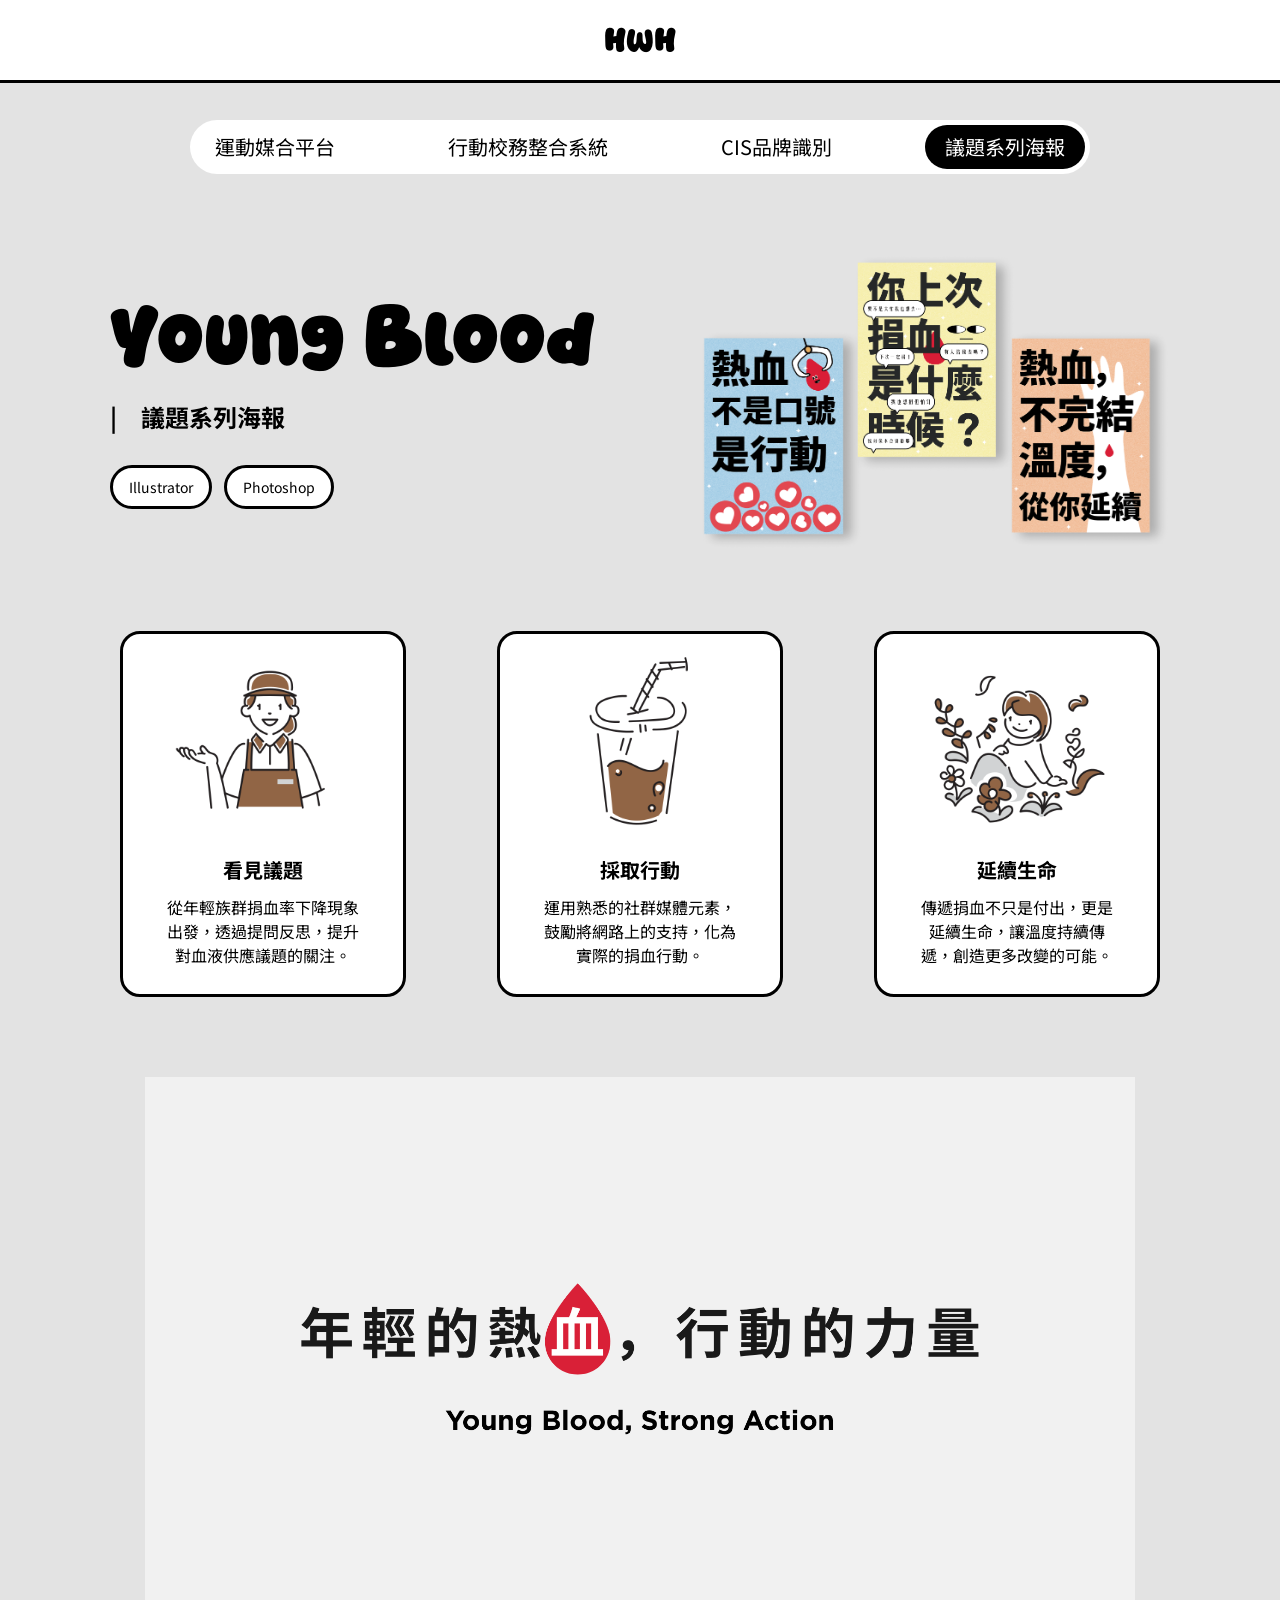
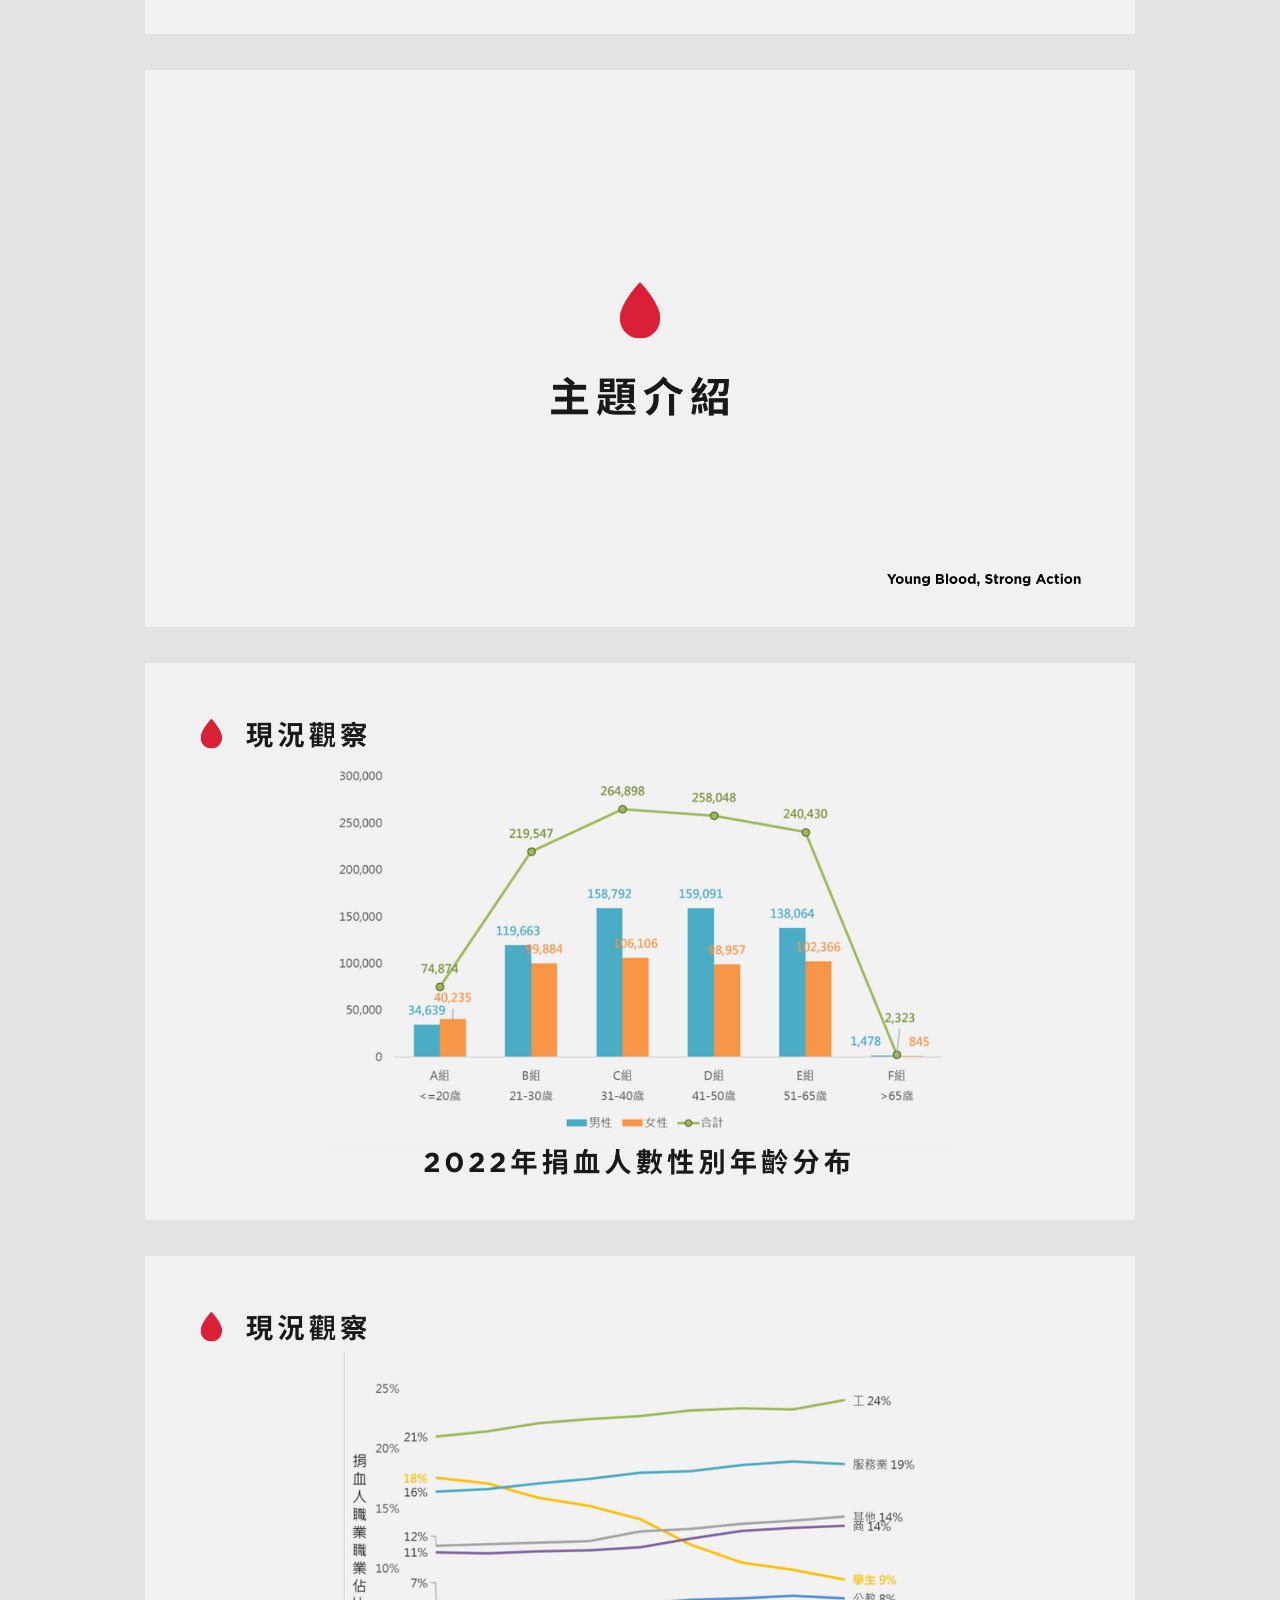
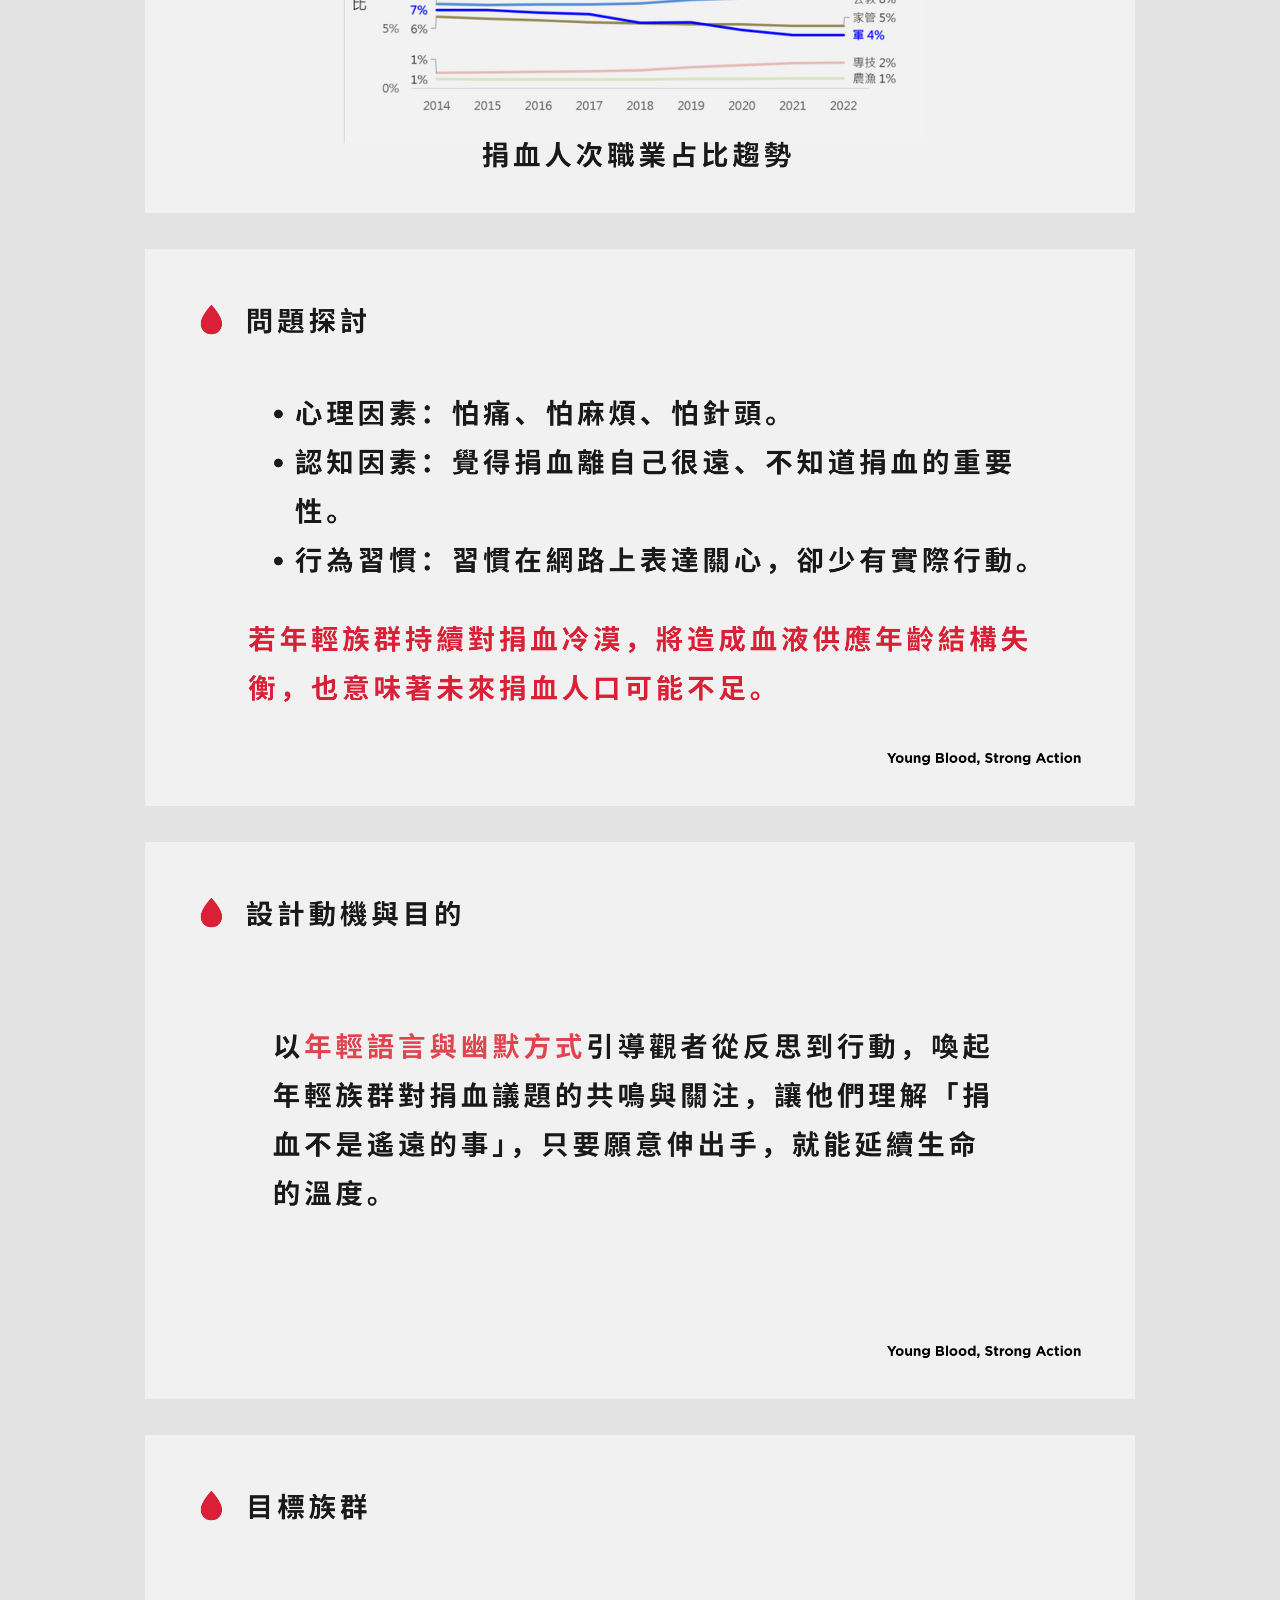
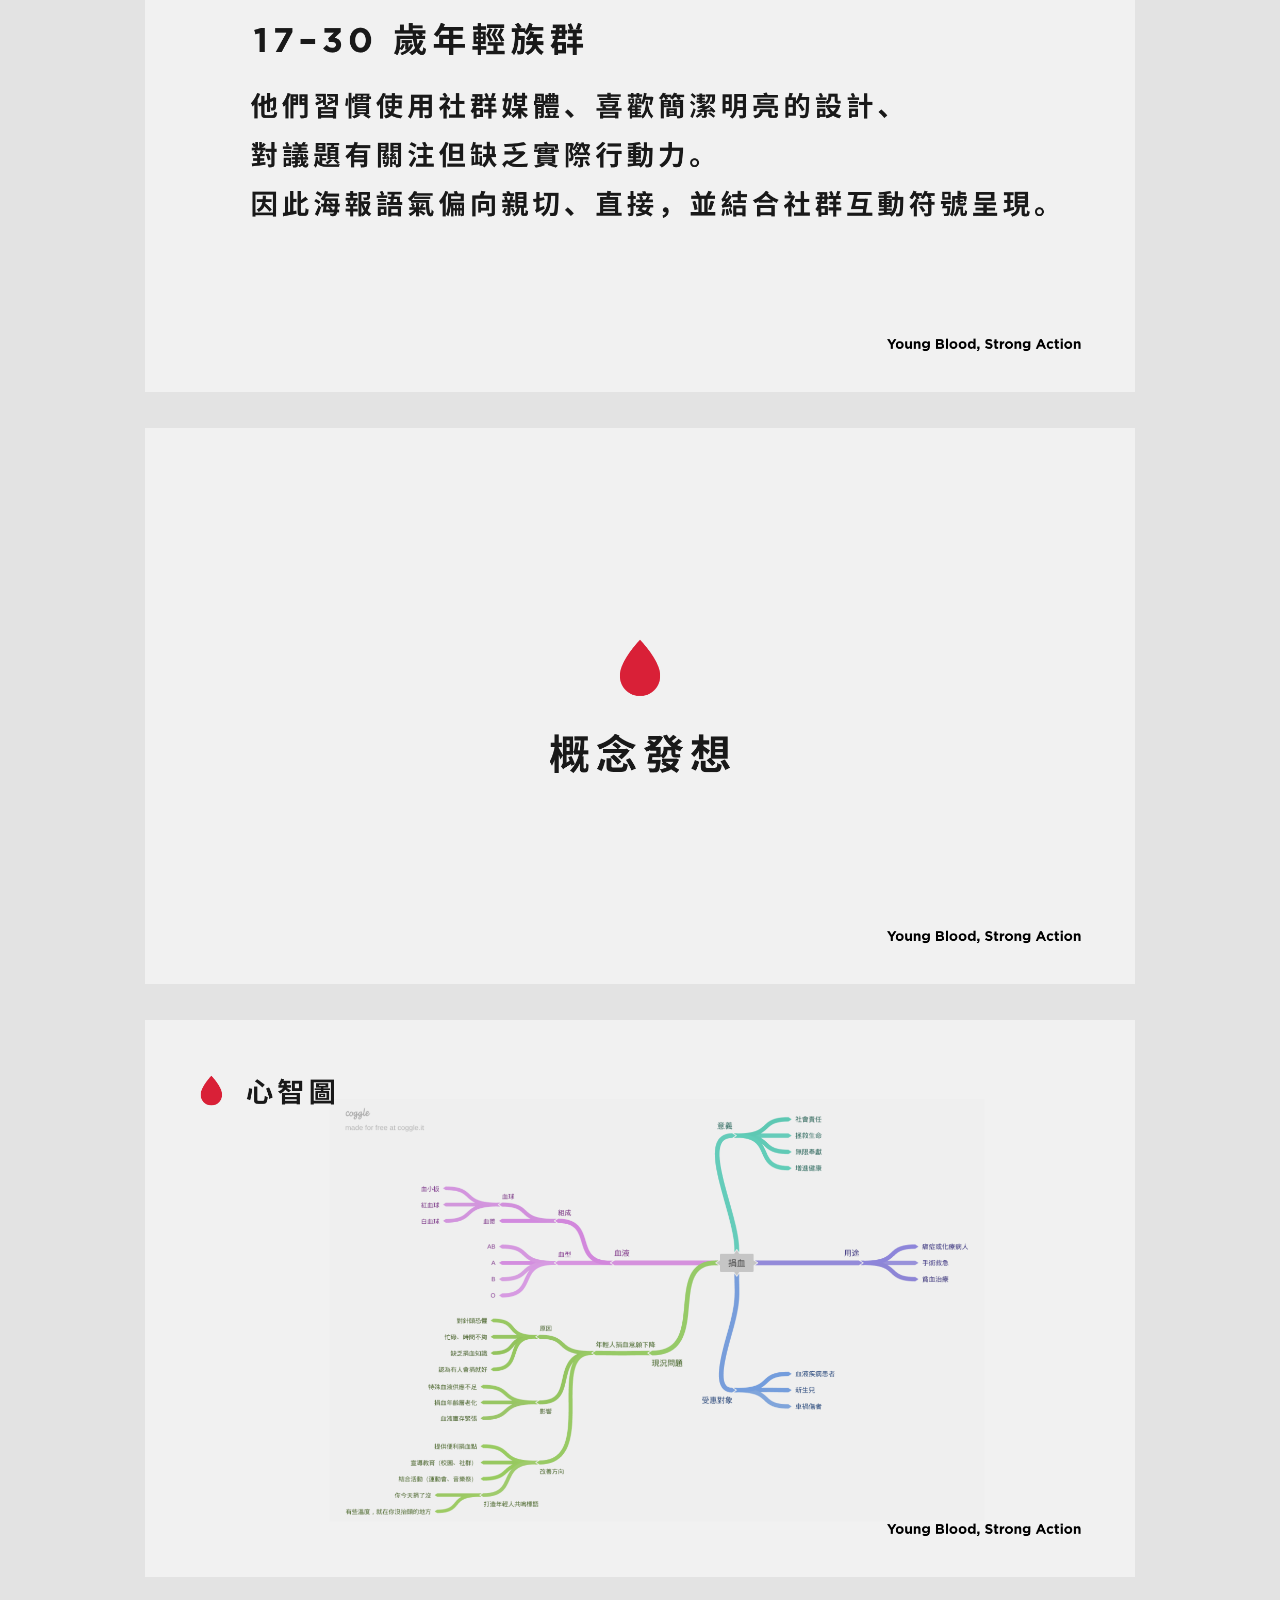
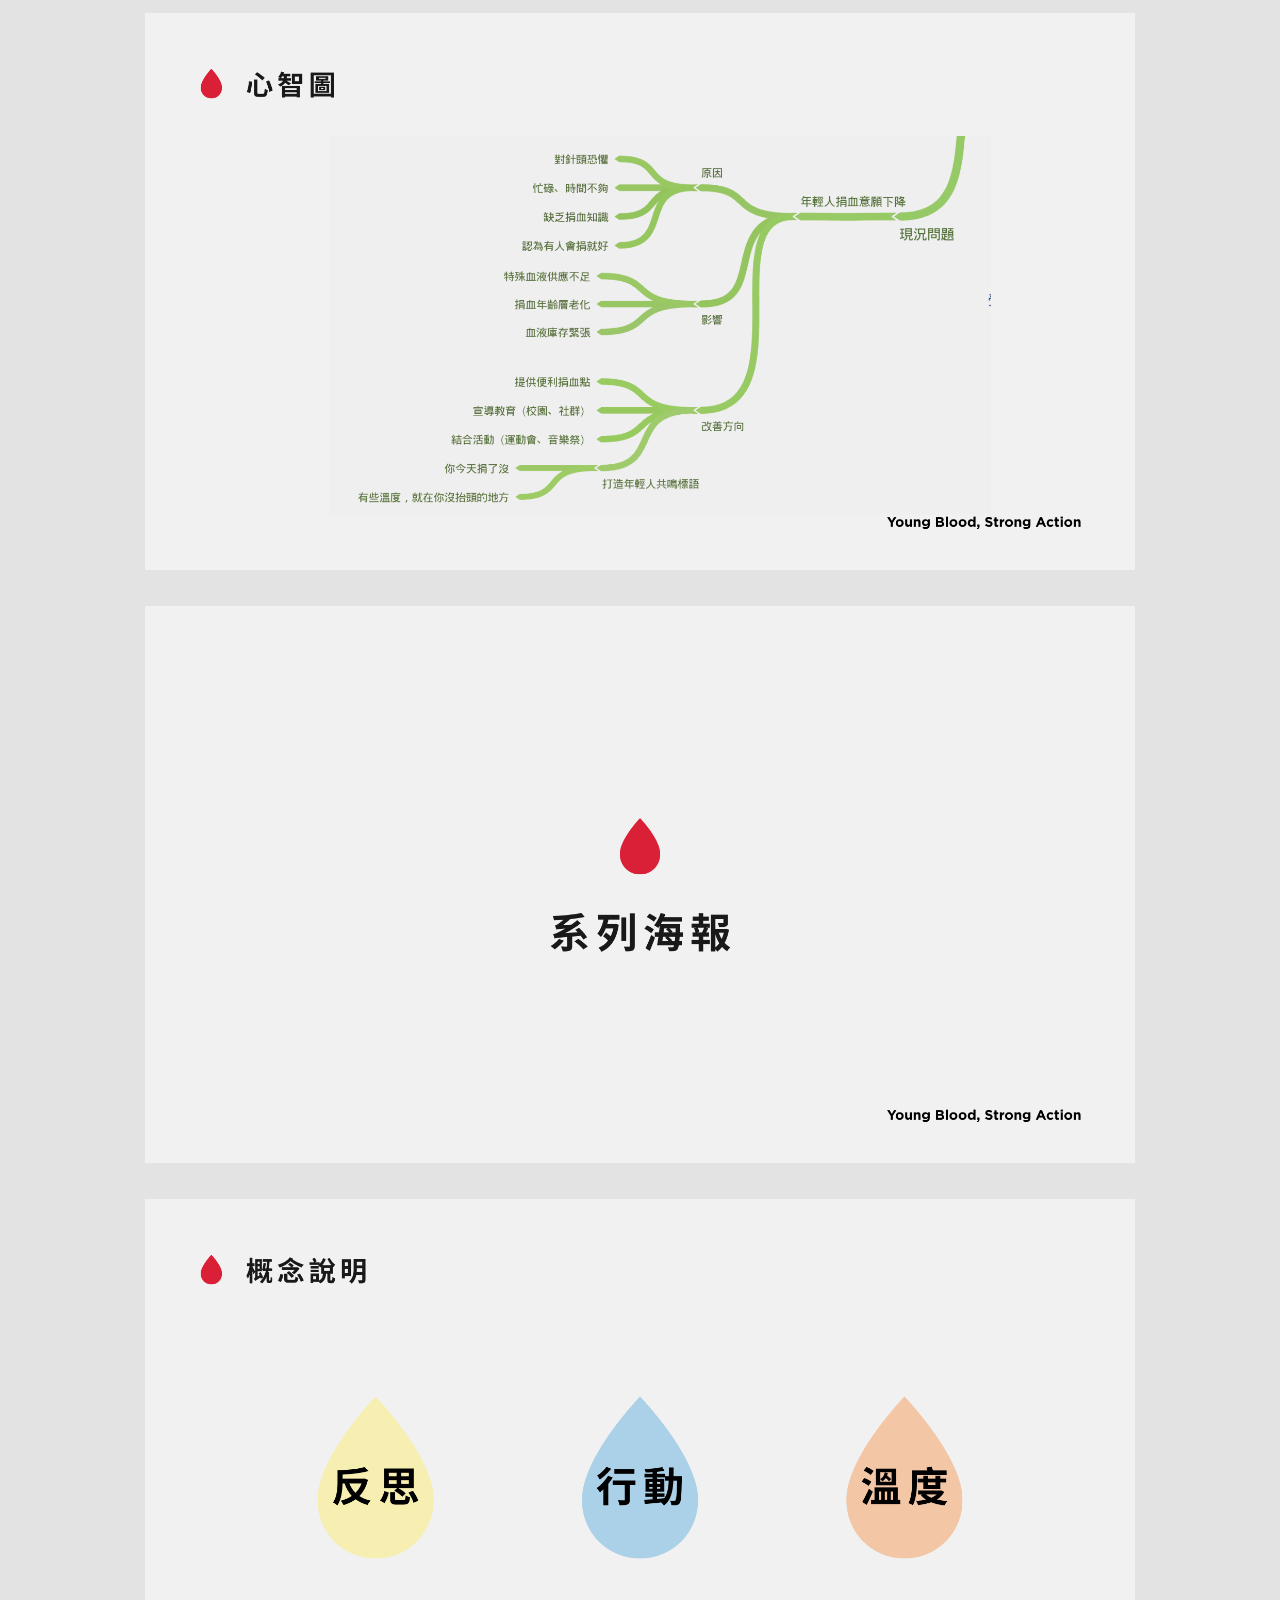
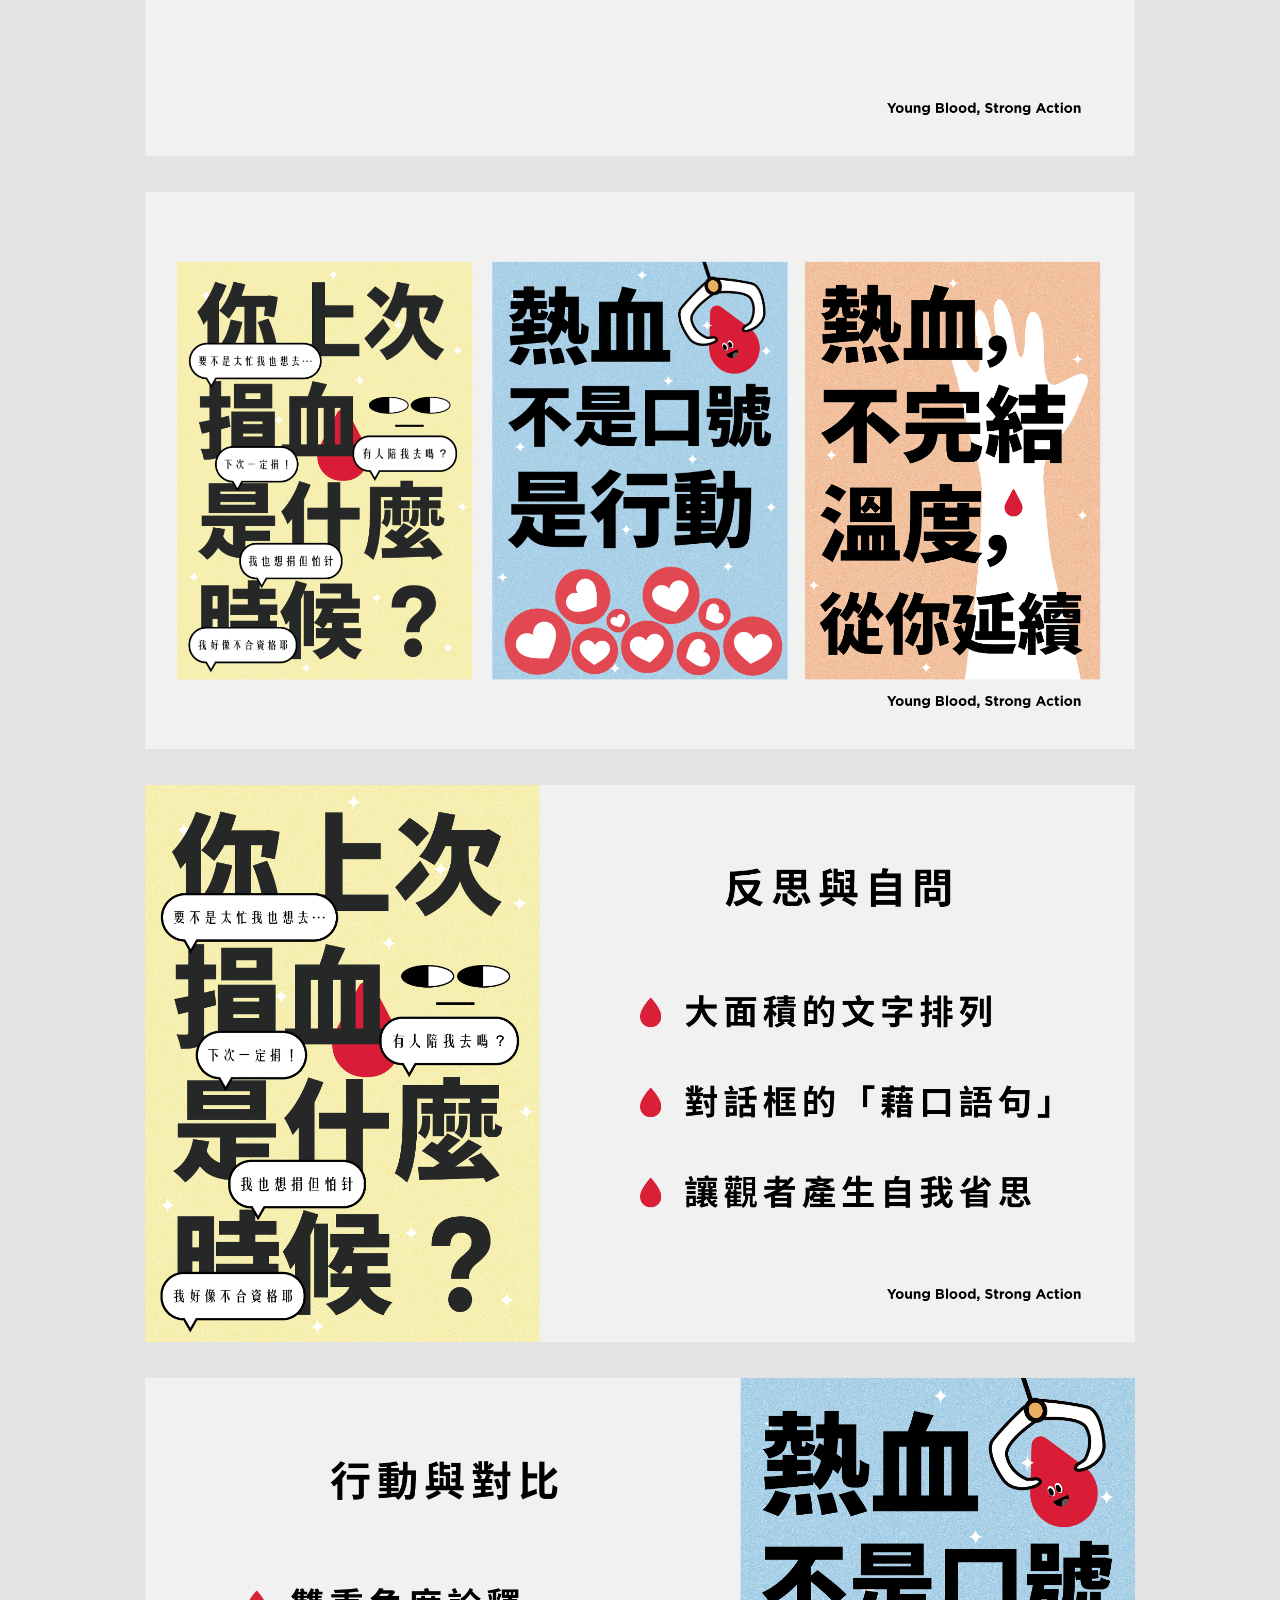
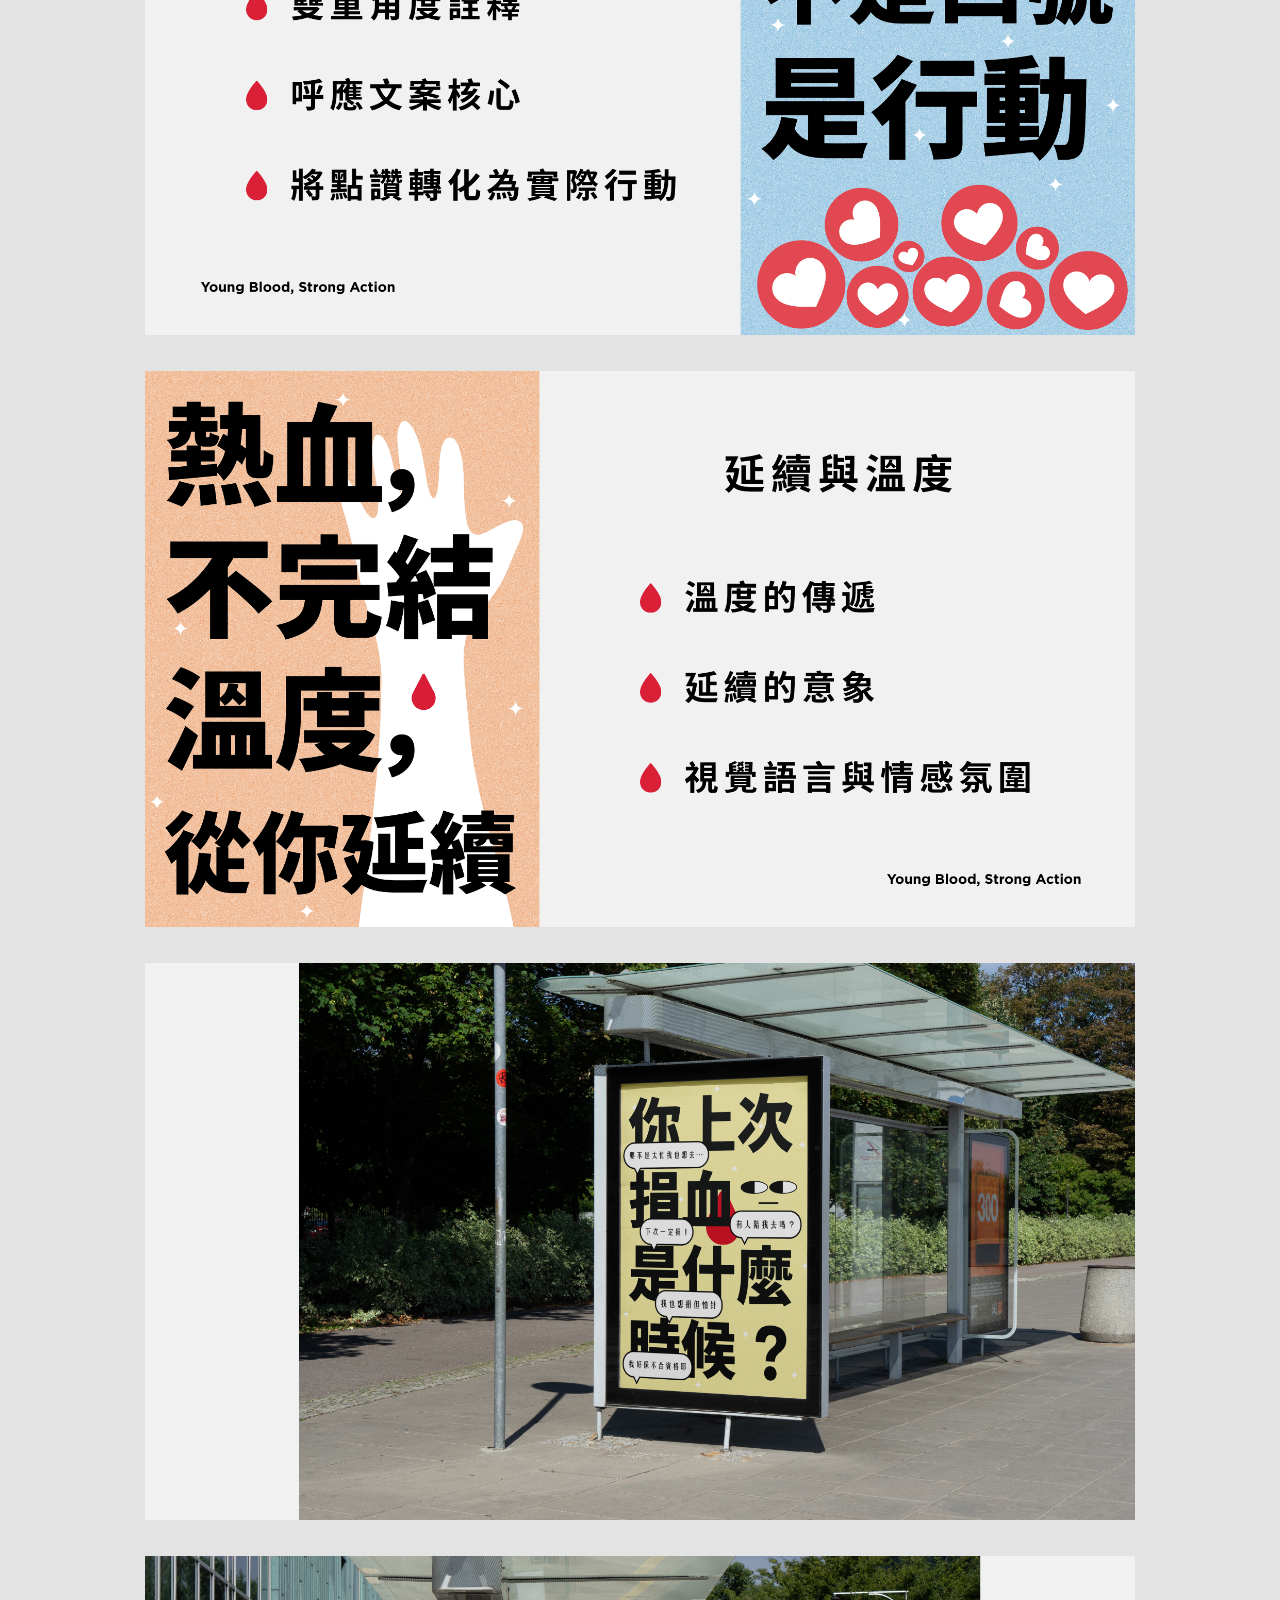
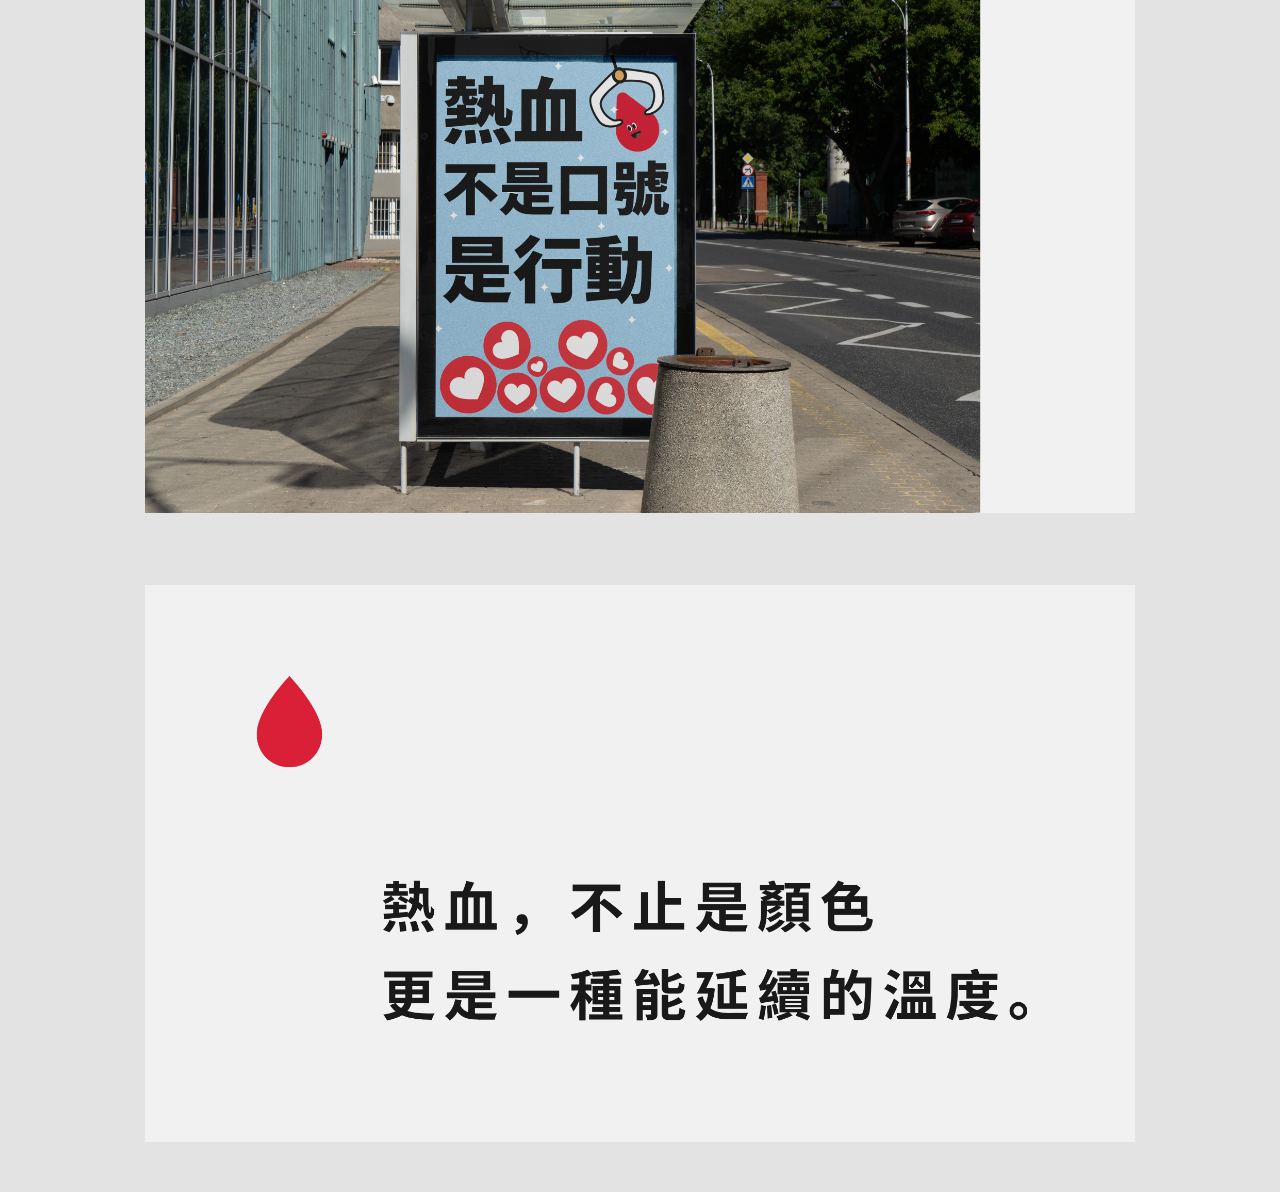
==== blood.html @ a9cdc3d7 "補上捐血頁面內容" ====
<!doctype html>
<html lang="en">
  <head>
    <meta charset="UTF-8" />
    <meta name="viewport" content="width=device-width, initial-scale=1.0" />
    <link rel="icon" type="image/png" href="img/ico.png">
    <link rel="stylesheet" href="css/reset.css" />
    <link rel="stylesheet" href="css/project.css" />
    <link href="https://unpkg.com/aos@2.3.1/dist/aos.css" rel="stylesheet">
    <link
      href="https://fonts.googleapis.com/css2?family=Noto+Sans+TC:wght@100..900&display=swap"
      rel="stylesheet"
    />
    <link
      rel="stylesheet"
      type="text/css"
      href="https://cdn.jsdelivr.net/npm/@phosphor-icons/web@2.1.1/src/regular/style.css"
    />
    <link
      rel="stylesheet"
      type="text/css"
      href="https://cdn.jsdelivr.net/npm/@phosphor-icons/web@2.1.1/src/fill/style.css"
    />
    <link
      rel="stylesheet"
      type="text/css"
      href="https://cdn.jsdelivr.net/npm/@phosphor-icons/web@2.1.1/src/bold/style.css"
    />

    <title>年輕的熱血 | 議題系列海報</title>
  </head>
  <body class="blood">
    <div class="wrapper">
      <div class="header">
        <a href="index.html" class="logo">HWH</a>
      </div>

      <!-- 作品選單區塊 -->
      <ul class="menu">
        <li><a href="sportmatch.html">運動媒合平台</a></li>
        <li><a href="unihub.html">行動校務整合系統</a></li>
        <li><a href="bubbleco.html">CIS品牌識別</a></li>
        <li><a class="active">議題系列海報</a></li>
      </ul>

      <!-- 主視覺區塊 -->
        <div class="top" data-aos="zoom-in-down">
          <div class="left">
            <h1 class="title">Young Blood</h1>
            <h3 class="third-title">|　議題系列海報</h3>

            <ul class="hashtag">
              <li>Illustrator</li>
              <li>Photoshop</li>
            </ul>
          </div>
          <div class="right">
            <div class="pro-img"><img src="img/Pro33.png" class="Pro44" alt="" /></div>
            <!-- <a href="https://www.figma.com/proto/wbpoYzaXvfvair1FYA6Cwi/%E8%A1%8C%E5%8B%95%E6%A0%A1%E5%8B%99%E6%95%B4%E5%90%88%E7%B3%BB%E7%B5%B1_%E6%9C%9F%E6%9C%AB?node-id=41-294&p=f&t=5bnA0bnUBqKu9suS-1&scaling=scale-down&content-scaling=fixed&page-id=28%3A18&starting-point-node-id=41%3A294" class="demo-btn" target="_blank">Prototype展示</a> -->
          </div>
        </div>
      <!-- 專案總覽區塊 -->
        <ul class="keyword">
            <li  data-aos="flip-down">
                <img src="./img/brand.png" alt="">

                <div class="text">
                  <h4 class="forth-title">看見議題</h4>
                  <p>從年輕族群捐血率下降現象出發，透過提問反思，提升對血液供應議題的關注。</p>
                </div>
            </li>
            <li  data-aos="flip-down">
                <img src="./img/drink.png" alt="">
                <div class="text">
                  <h4 class="forth-title">採取行動</h4>
                  <p>運用熟悉的社群媒體元素，鼓勵將網路上的支持，化為實際的捐血行動。</p>
                </div>
            </li>
            <li  data-aos="flip-down">
                <img src="./img/happiness.png" alt="">
                <div class="text">
                  <h4 class="forth-title">延續生命</h4>
                  <p>傳遞捐血不只是付出，更是延續生命，讓溫度持續傳遞，創造更多改變的可能。</p>
                </div>
            </li>
          </ul>
      <!-- 簡報區塊 -->
      <div class="imgarea">
        <img src="img/pro3-1.png" alt="" />
        <img src="img/pro3-2.png" alt="" />
        <img src="img/pro3-3.png" alt="" />
        <img src="img/pro3-4.png" alt="" />
        <img src="img/pro3-5.png" alt="" />
        <img src="img/pro3-6.png" alt="" />
        <img src="img/pro3-7.png" alt="" />
        <img src="img/pro3-8.png" alt="" />
        <img src="img/pro3-9.png" alt="" />
        <img src="img/pro3-10.png" alt="" />
        <img src="img/pro3-11.png" alt="" />
        <img src="img/pro3-12.png" alt="" />
        <img src="img/pro3-13.png" alt="" />
        <img src="img/pro3-14.png" alt="" />
        <img src="img/pro3-15.png" alt="" />
        <img src="img/pro3-16.png" alt="" />
        <img src="img/pro3-17.png" alt="" />
        <img src="img/pro3-18.png" alt="" />
        <img src="img/pro3-19.png" alt="" />
        <img src="img/pro3-20.png" alt="" />
      </div>
      <a href="#" class="toTop">To Top</a>
    </div>
    <script src="javascript/jquery-3.3.1.min.js"></script>
    <script src="javascript/project.js"></script>
    <script src="https://unpkg.com/aos@2.3.1/dist/aos.js"></script>
    <script>
      
      AOS.init({
        // delay: 200,
          duration: 800,
          easing: 'ease-out',
      });
    </script>
  </body>
</html>
---- css/project.css ----
@import url("reset.css");

@font-face {
  font-family: "BlueWinter";
  src: url('../fonts/BlueWinter.otf');
}

body {
  font-family: "Noto Sans TC", sans-serif;
  font-weight: 400; /* 500、700 */
  font-style: normal;
  font-size: 14px;
  width: 1100px;
  margin: 0 auto;
}

body.sportmatch{
  background-color: #CDEBEF;
}

body.unihub{
  background-color: #D9D8E9;
}

body.bubbleco{
  background-color: #F1E2CB;
}

body.blood{
  background-color: #E3E3E3;
}

.wrapper {}

.title {
  font-size: 72px;
  margin-bottom: 20px;
}

.sec-title {  
  font-size: 36px;
  font-weight: bold;
  line-height: 1.2;
  margin-bottom: 20px;
}

.third-title {
  font-size: 24px;
  font-weight: bold;
  line-height: 1.5;
  margin-bottom: 20px;
}

.forth-title{
  font-size: 20px;
  font-weight: bold;
}

/* ----------------上方標題列---------------- */
.header{
    background-color: #fff;
    height: 80px;
    width: 100%;
    line-height: 80px;
    border-bottom: 3px solid #000;
    font-weight: 500;
    position: fixed;
    top: 0;
    left: 0;
    z-index: 1000;
}

.header .logo{
    text-decoration: none;
    color: #000;
    font-family: "BlueWinter", sans-serif;
    font-size: 28px;
    display: flex;
    justify-content: center;
}

.menu{
  margin: 0 100px;
  margin-top: 120px;
  display: flex;
  border-radius: 50px;
  justify-content: space-between;
  background-color: #fff;
  /* border: 3px solid #000; */
  padding: 5px;
}

.menu li{}

.menu li a{
    display: block;
    text-decoration-line: none;
    padding: 12px 20px;
    border-radius: 80px;
    color: #000000;
    font-size: 20px;
    transition: 0.6s ;
}
/*  */
.menu li a:not(.active):hover{
    background-color: #f0f0f0;
}

.menu .active{
    background-color: #000;
    color: #fff;
}

/* 主視覺區塊 */
.top {
  margin: 80px auto;
  display: flex;
  align-items: center;
  justify-content: space-between;
  padding: 0 20px;
}

.left {}

.left .title {
  font-family: "BlueWinter", sans-serif;
  margin-bottom: 30px;
}

.left .third-title {
  margin-bottom: 30px;
}

.hashtag{
  display: flex;
  gap: 12px;
}

.hashtag li{
  background-color: #fff;
  padding: 12px 16px;
  border-radius: 50px;
  color: #000;
  border: 3px solid #000;
}

.right{
    position: relative;
}

.right .pro-img img {
  width: 480px;
}

.right .pro-img .Pro44 {
  width: 470px;
}

.right .demo-btn {
  background-color: hsla(0, 0%, 100%, 0.613);
  padding: 16px 32px;
  border: 3px solid hsla(0, 0%, 0%);
  border-radius: 50px;
  color: #000;
  text-decoration: none;
  transition: 0.3s;
  position: absolute;
  top: 50%;
  left: 50%;
  transform: translate(-50%, -50%);
}

.right .demo-btn:hover {
  background-color: hsla(0, 0%, 0%, 0.613);
  color: #fff;
  border: 3px solid #00000000;
}

/* 專案特色區塊 */
.keyword{
  display: flex;
  justify-content: space-between;
  align-items: center;
  margin: 0 30px;
  margin-bottom: 80px;
}
.keyword li{
  height: 320px;
  font-size: 16px;
  border-radius: 20px;
  display: flex;
  flex-direction: column;
  justify-content: center;
  align-items: center;
  border: 3px solid #000;
  width: 280px;
  background-color: #fff;
  padding: 20px 0;
}

.keyword img{
    width: 80%;
    margin-top: -30px;
}



/* .keyword li span{

} */

.keyword li .text{

}

/* .keyword li span i{
  display: flex;
  width: 80px;
  height: 80px;
  background-color: #fff;
  line-height: 50px;
  border-radius: 50px;
  justify-content: center;
  align-items: center;
  font-size: 40px;
  color: #f27373;
} */

.keyword li .forth-title{
  line-height: 1.5;
  text-align: center;
  margin-bottom: 10px;
}

.keyword li p{
  width: 200px;
  text-align: center;
  line-height: 1.5;
}

/* 簡報區塊 */
.imgarea {
  display: flex;
  flex-direction: column;
  align-items: center;
  gap: 36px;
  /* background-color: antiquewhite; */
  /* width: 80%; */
  margin: 50px auto;
}
.imgarea img {
  width: 90%;
}

.toTop{
  position: fixed;
  right: 30px;
  bottom: 30px;

  display: block;
  width: 50px;
  height: 50px;
  line-height: 50px;
  background-color: #fff;
  border-radius: 50px;
  border: 2px solid #000;
  font-size: 12px;
  font-weight: bold;
  text-align: center;
  text-decoration: none;
  color: #000;

    /* 一開始隱藏 */
  opacity: 0;
  visibility: hidden;

  /* 往下偏一點 */
  transform: translateY(20px);
  transition: all .4s ease;
}

.toTop.show{
  opacity: 1;
  visibility: visible;
  transform: translateY(0);
}

.toTop:hover{
  background-color: #000;
  color: #fff;
  transform: translateY(-5px);
}
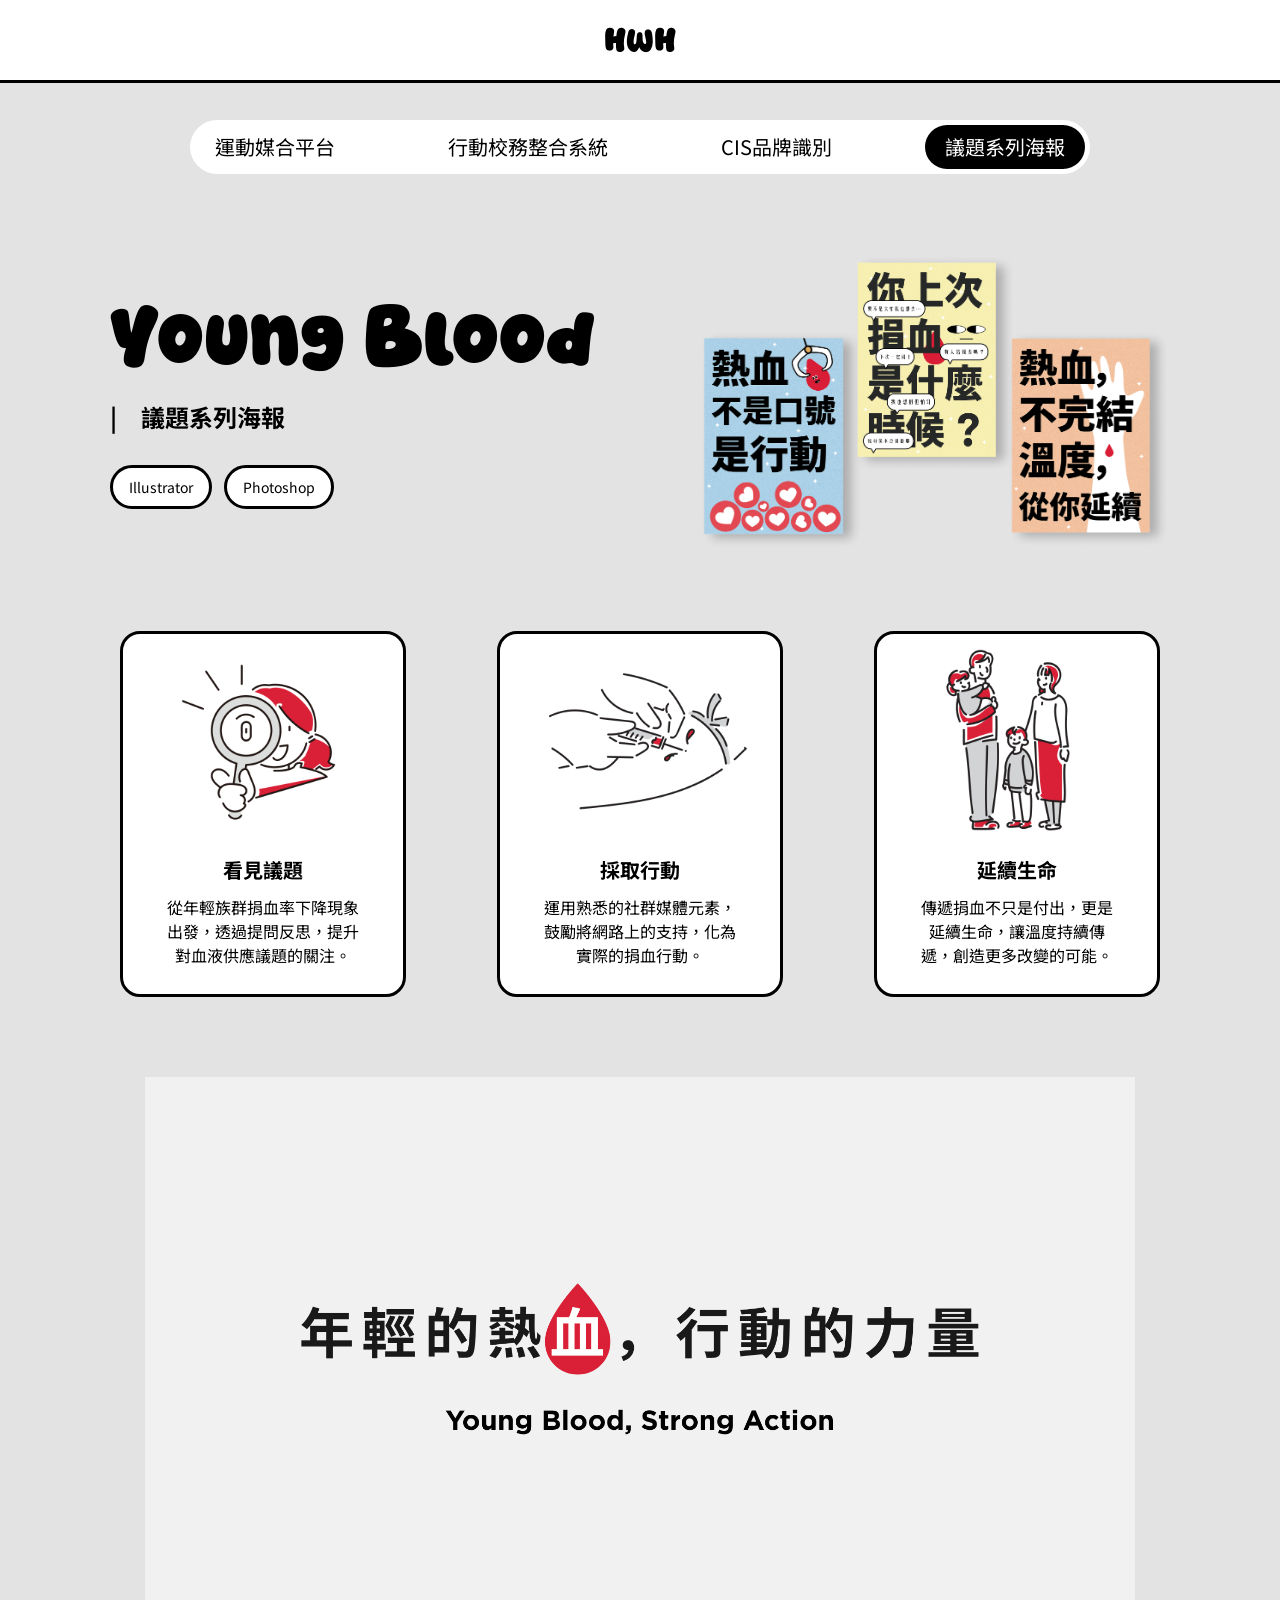
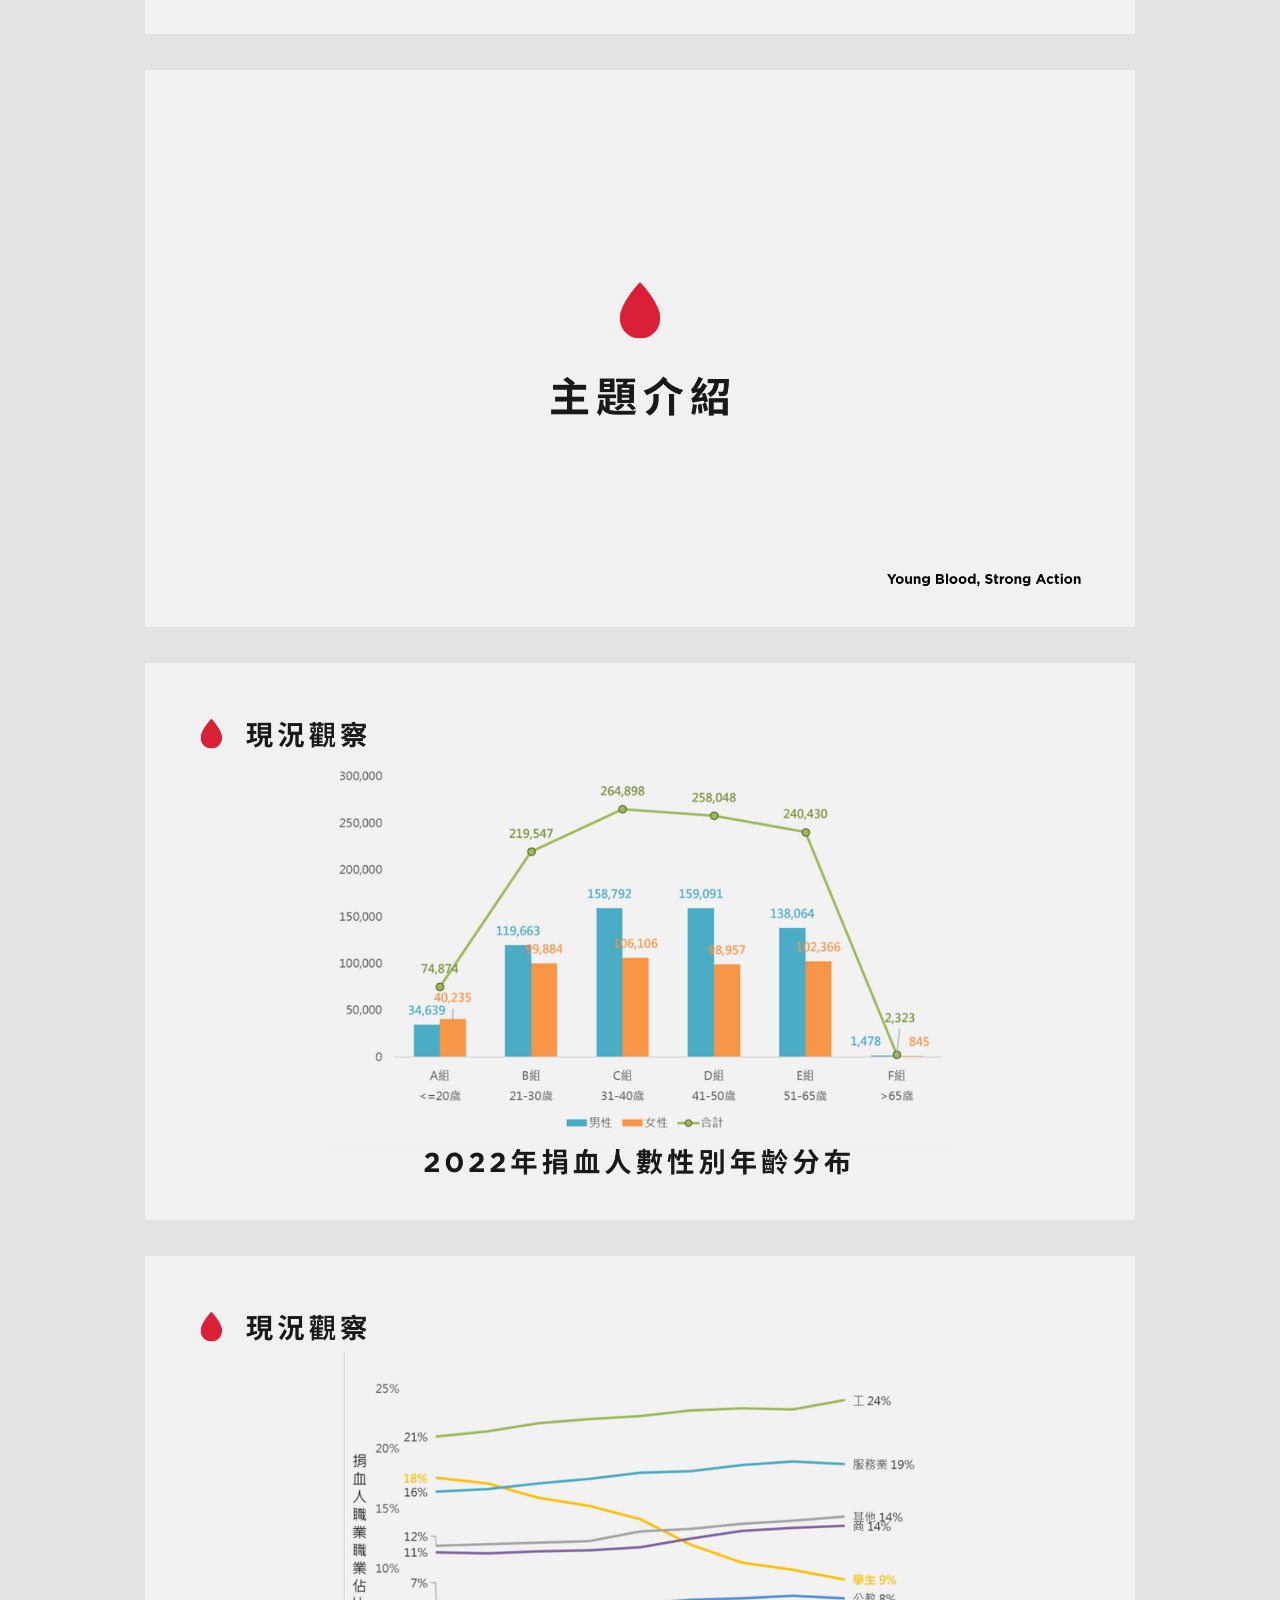
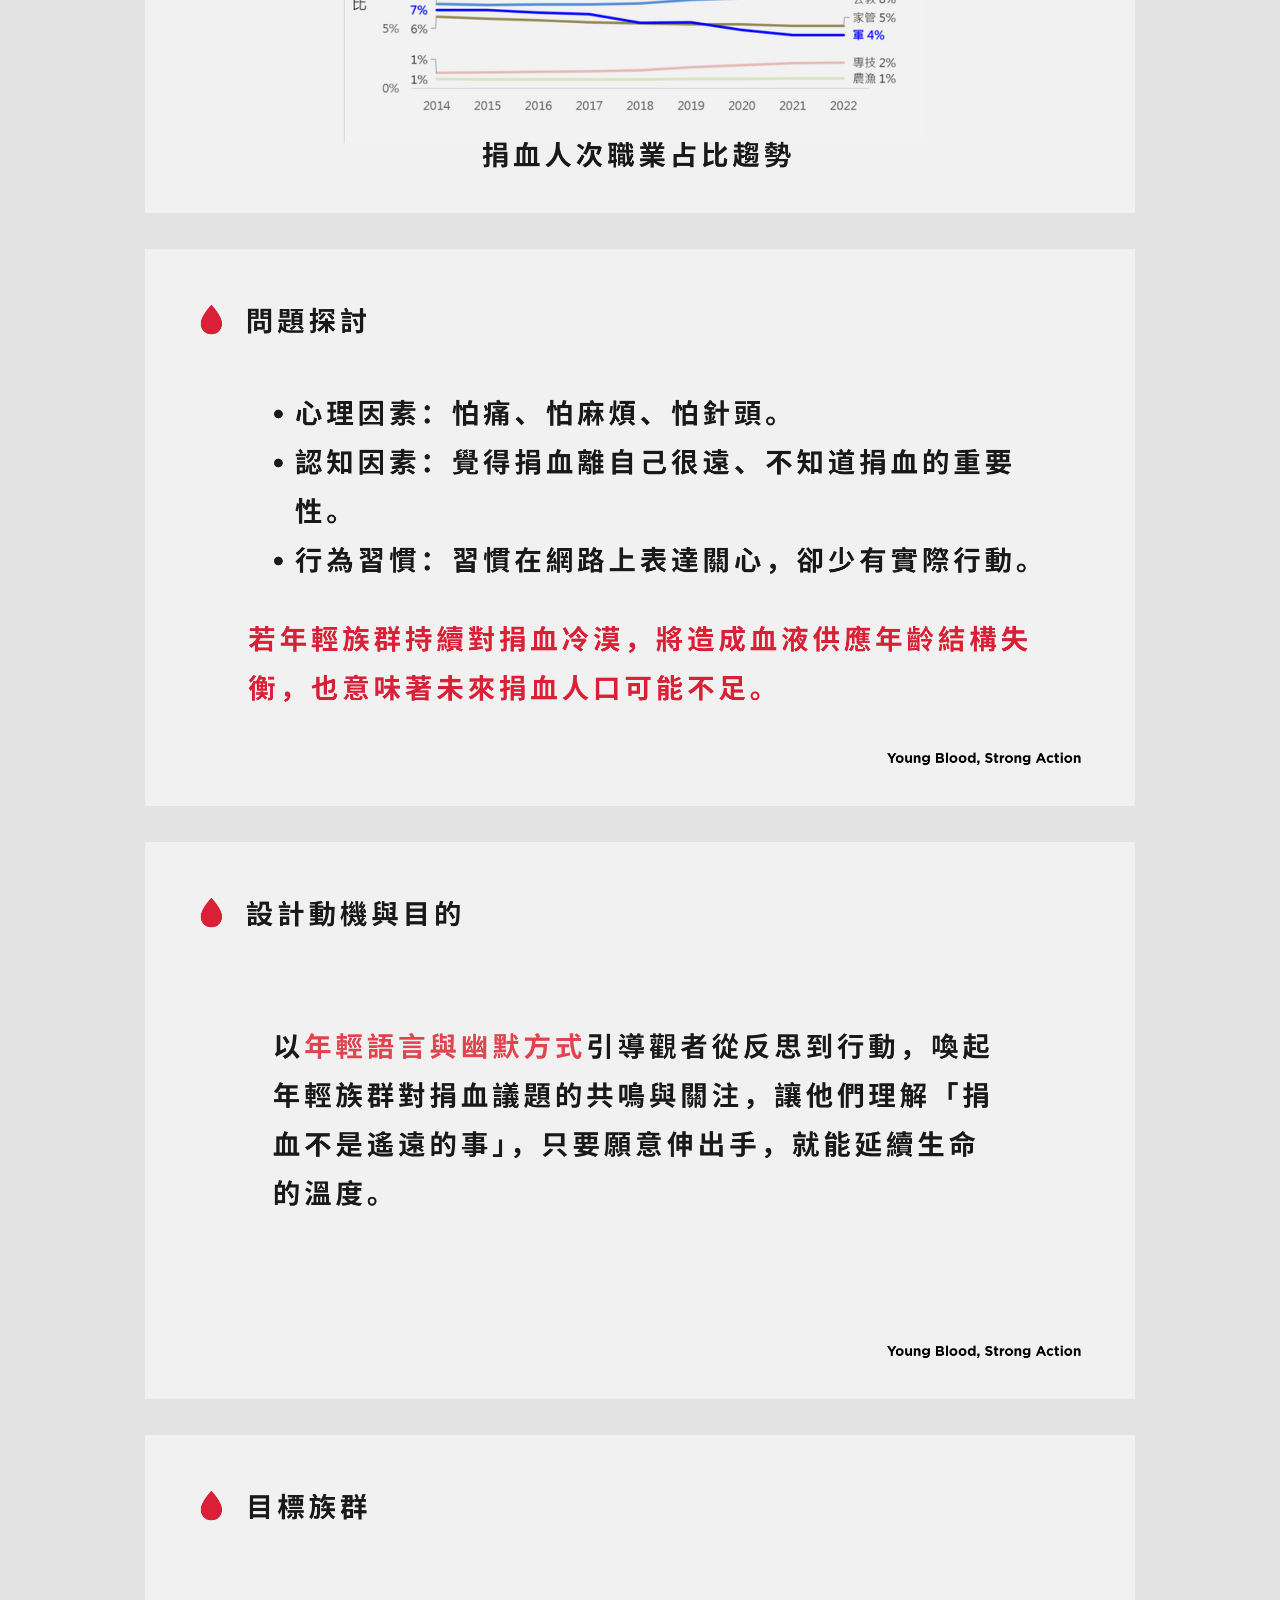
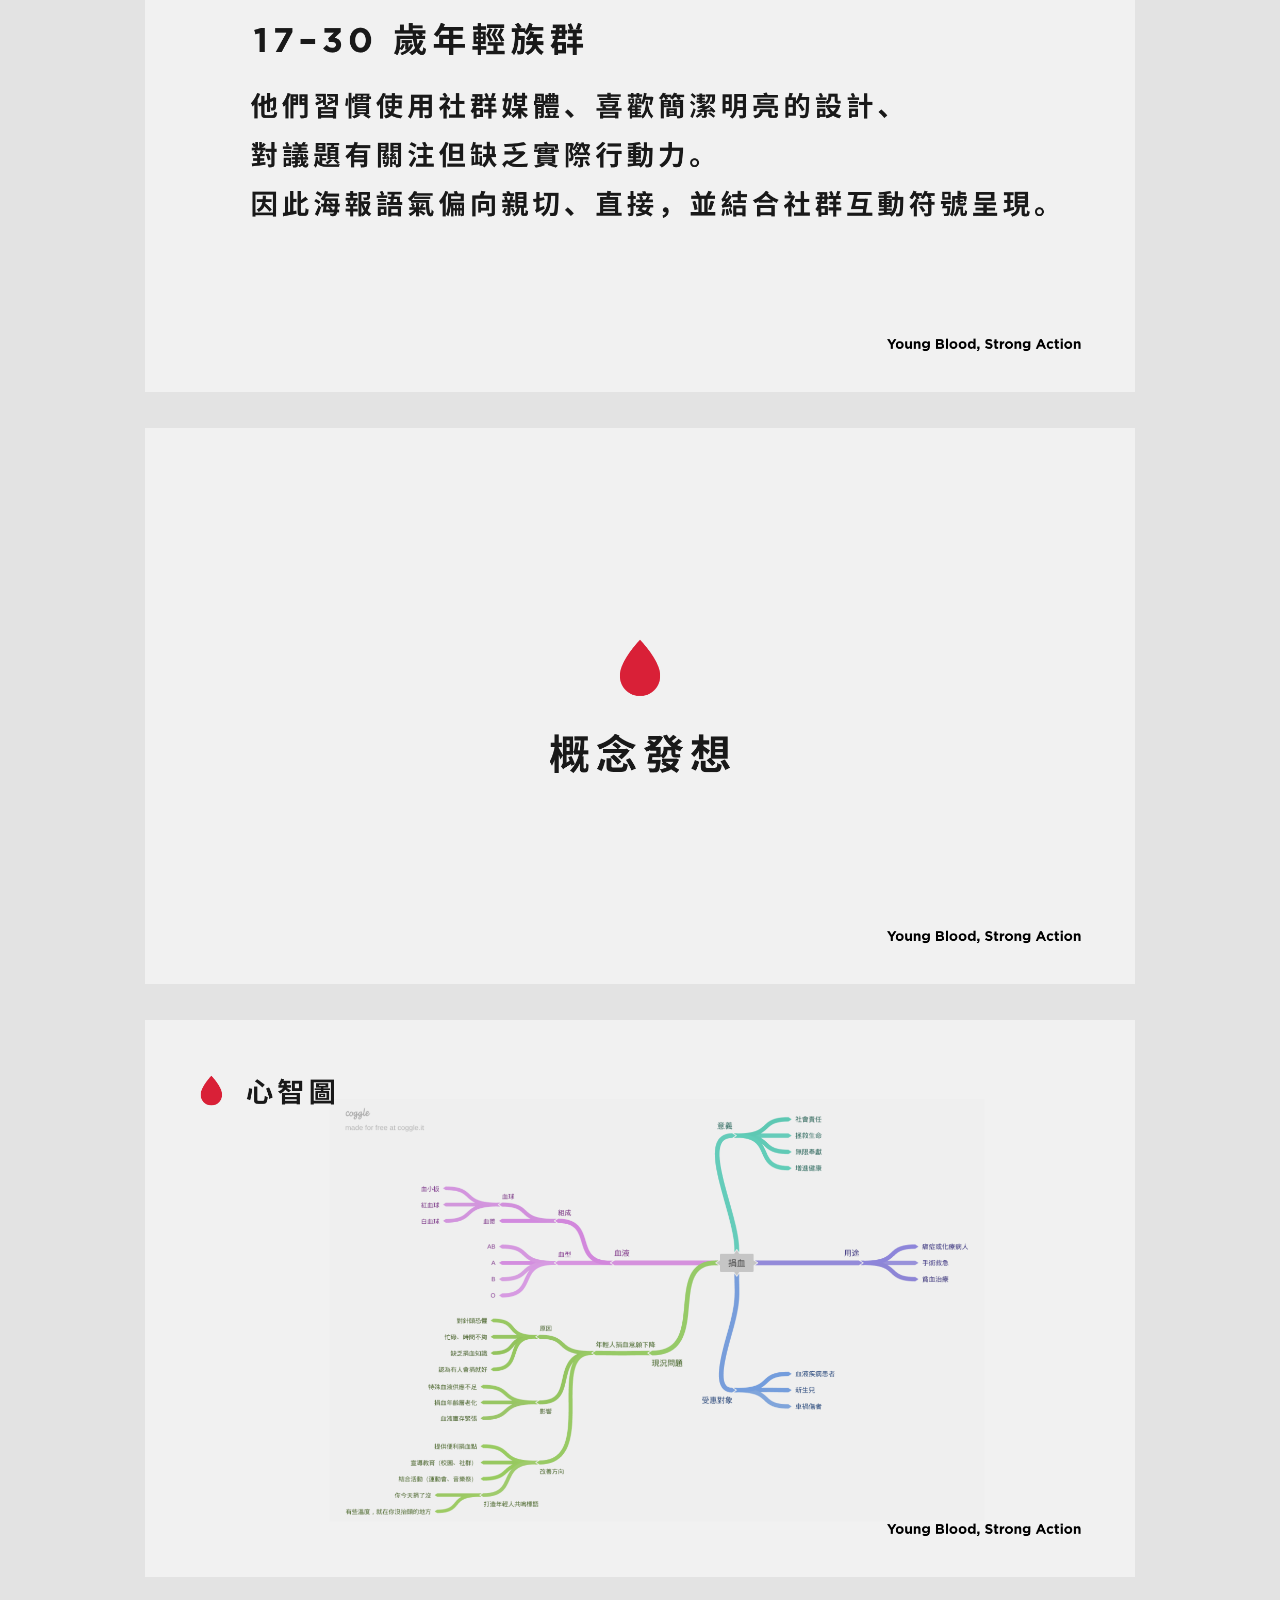
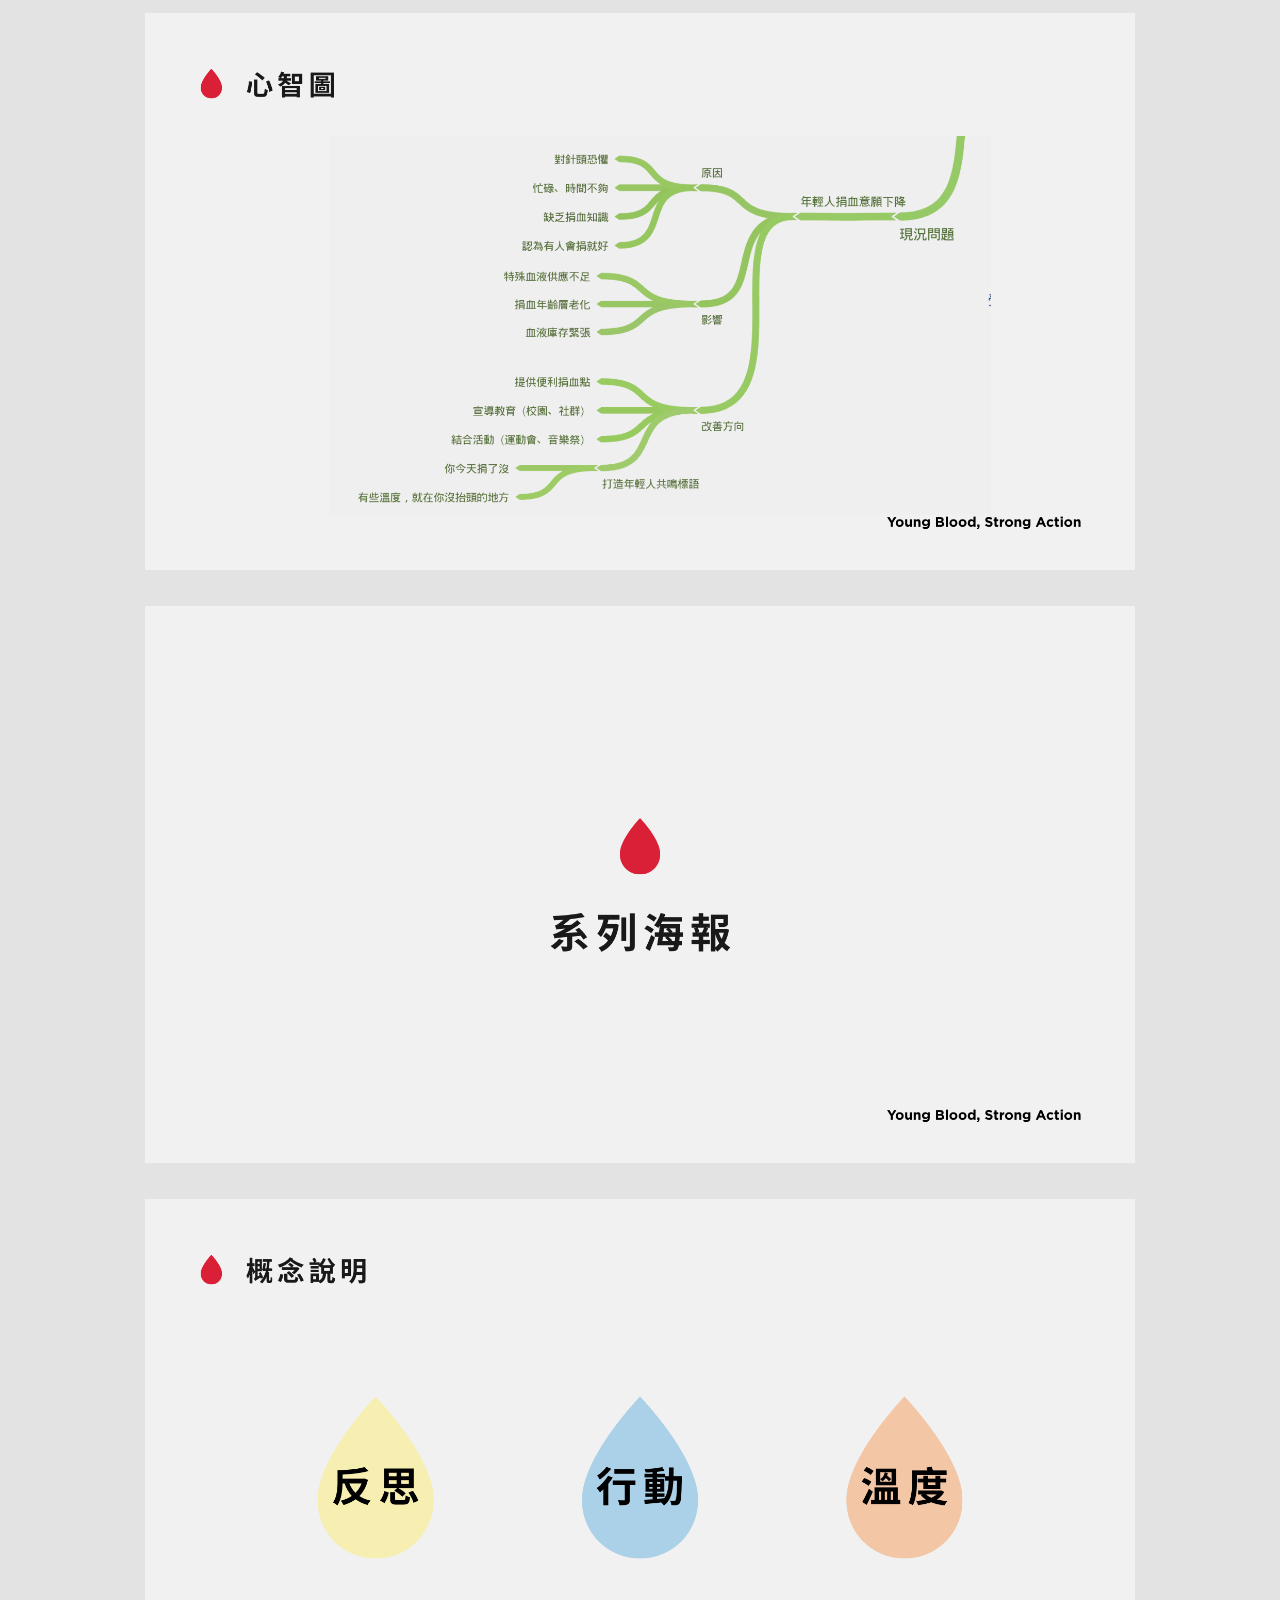
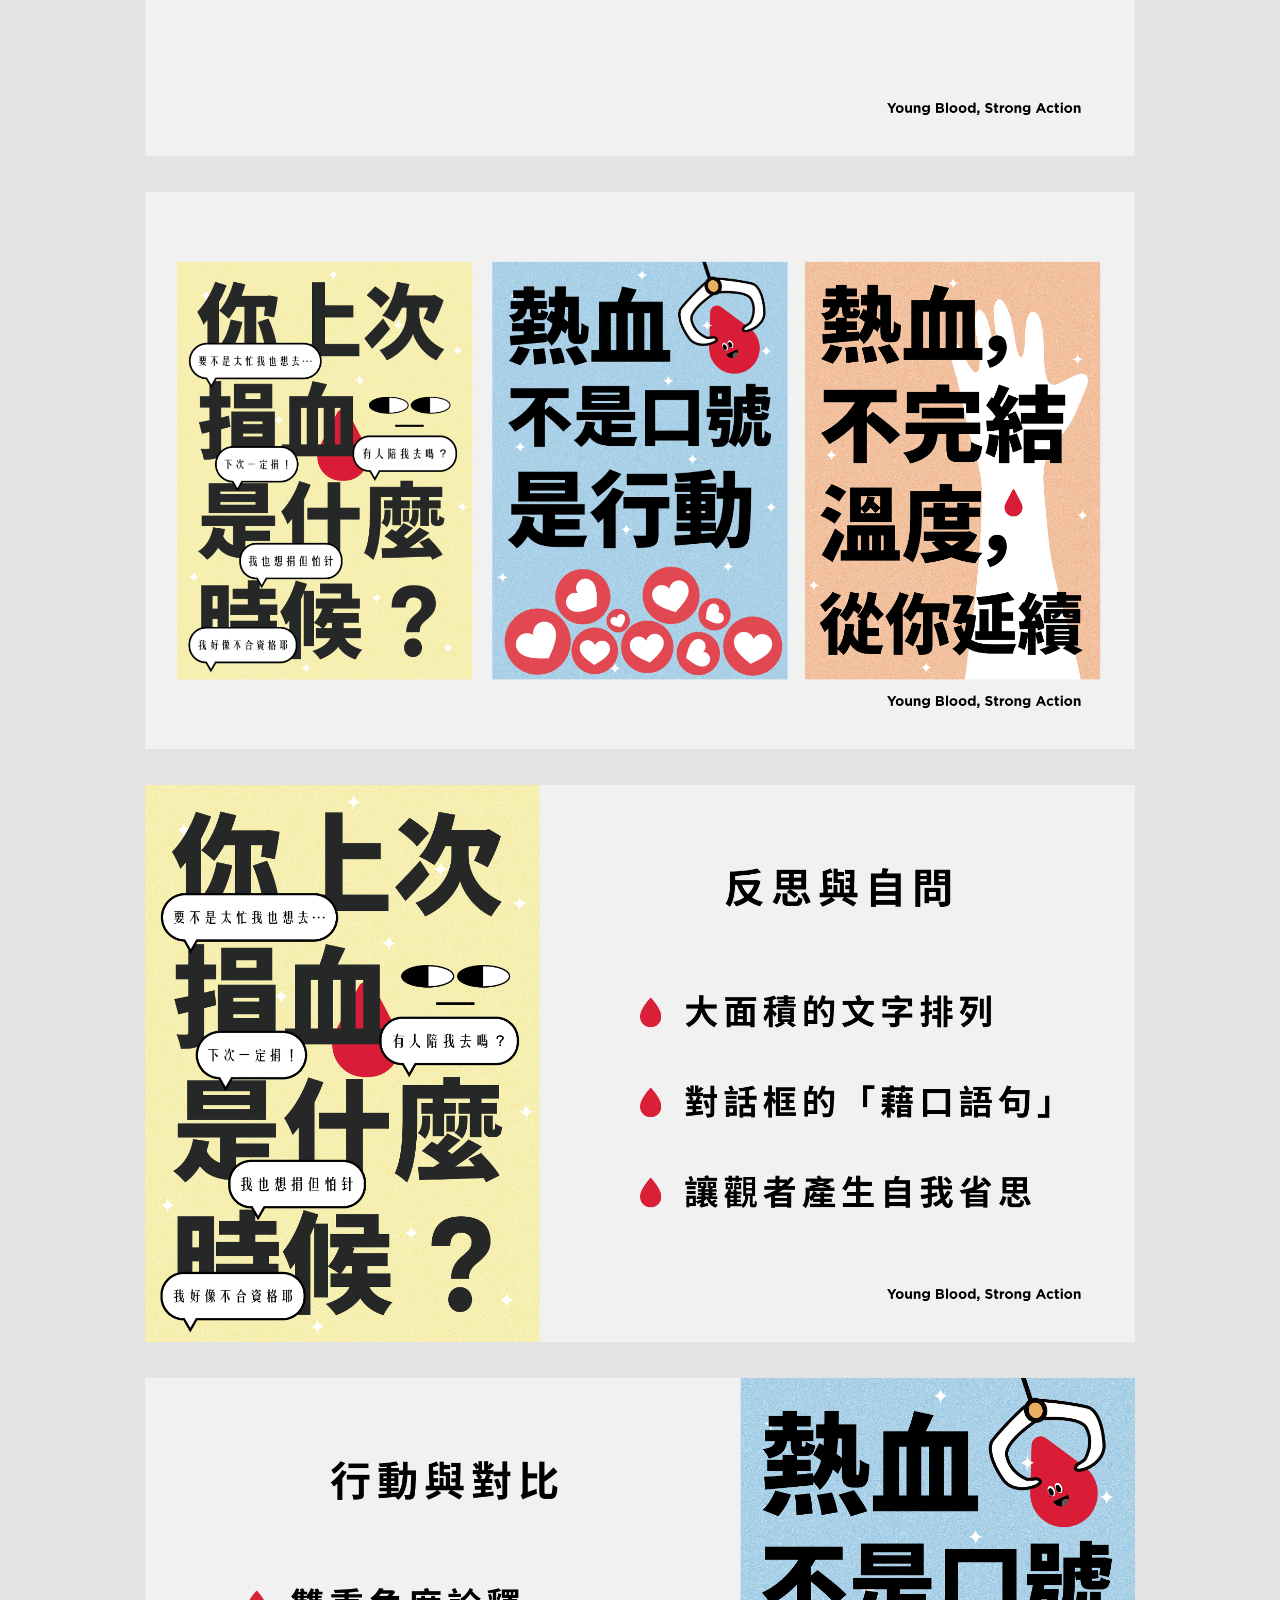
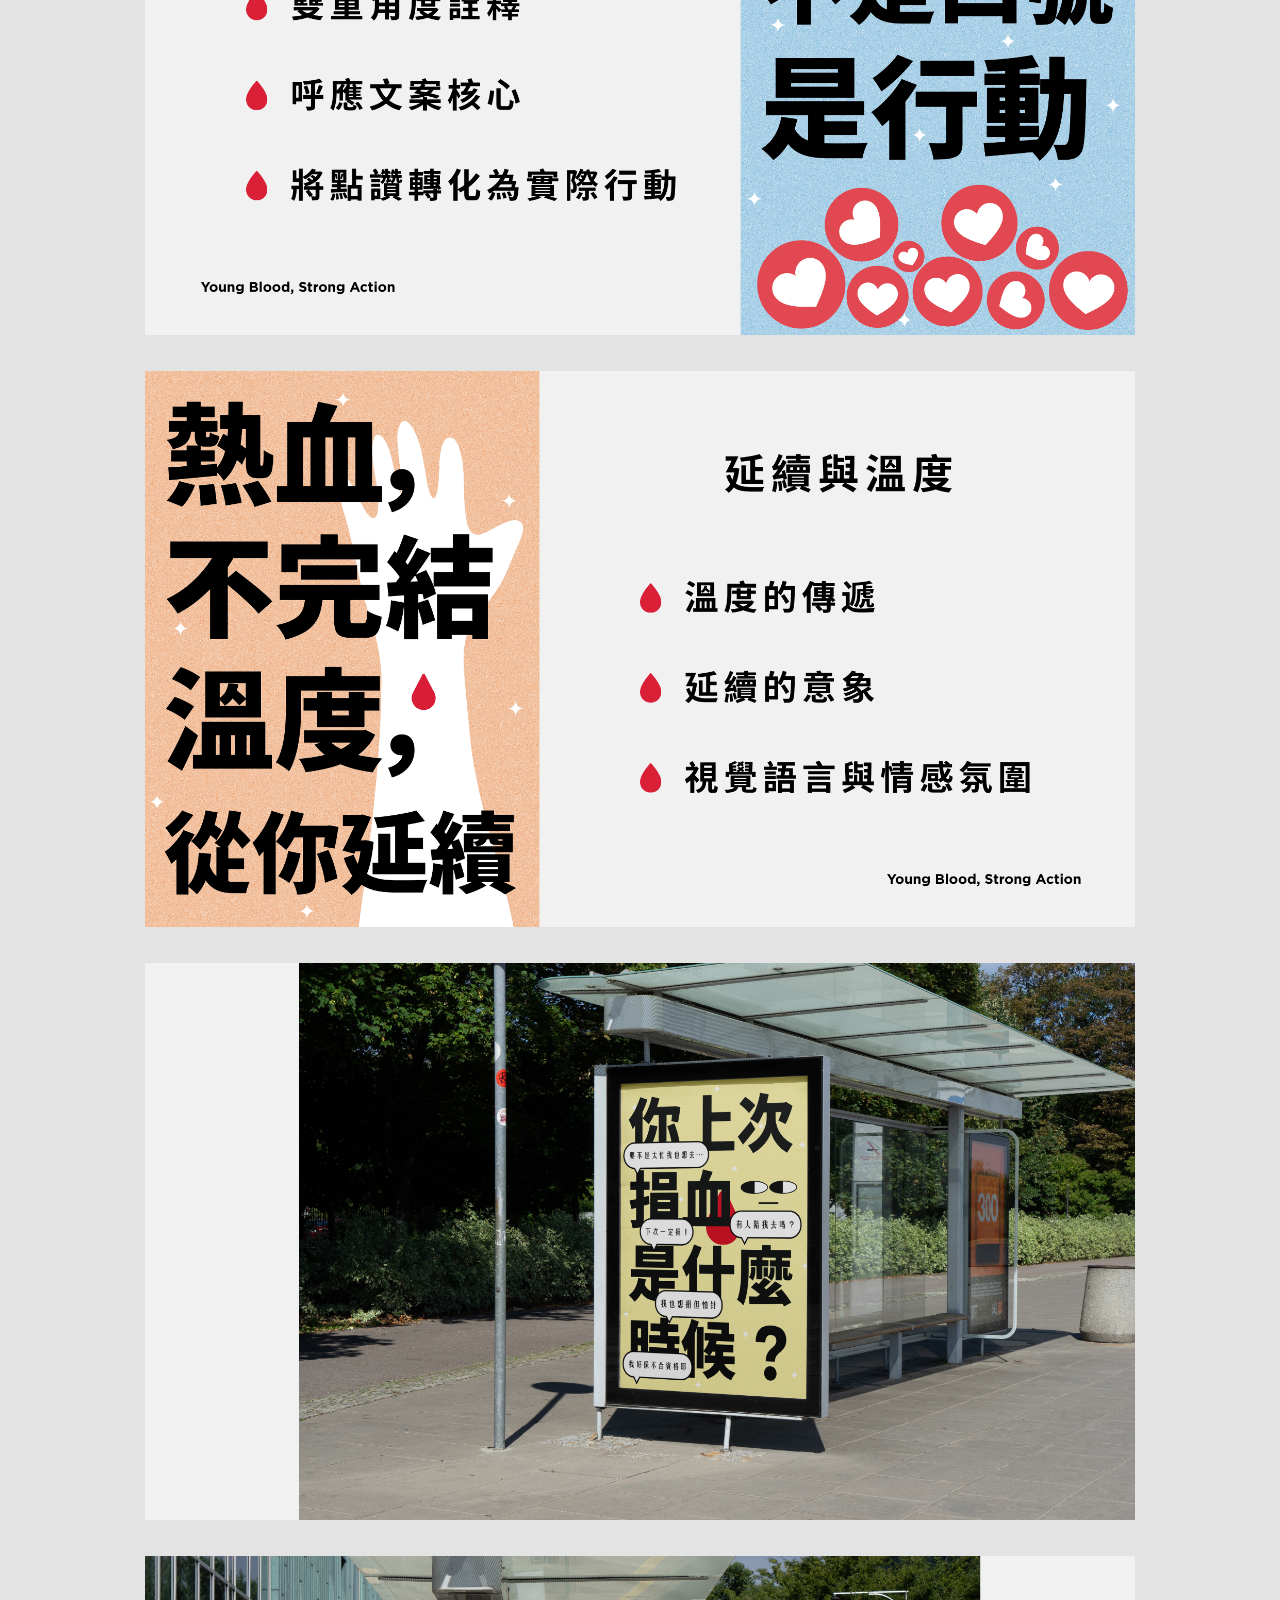
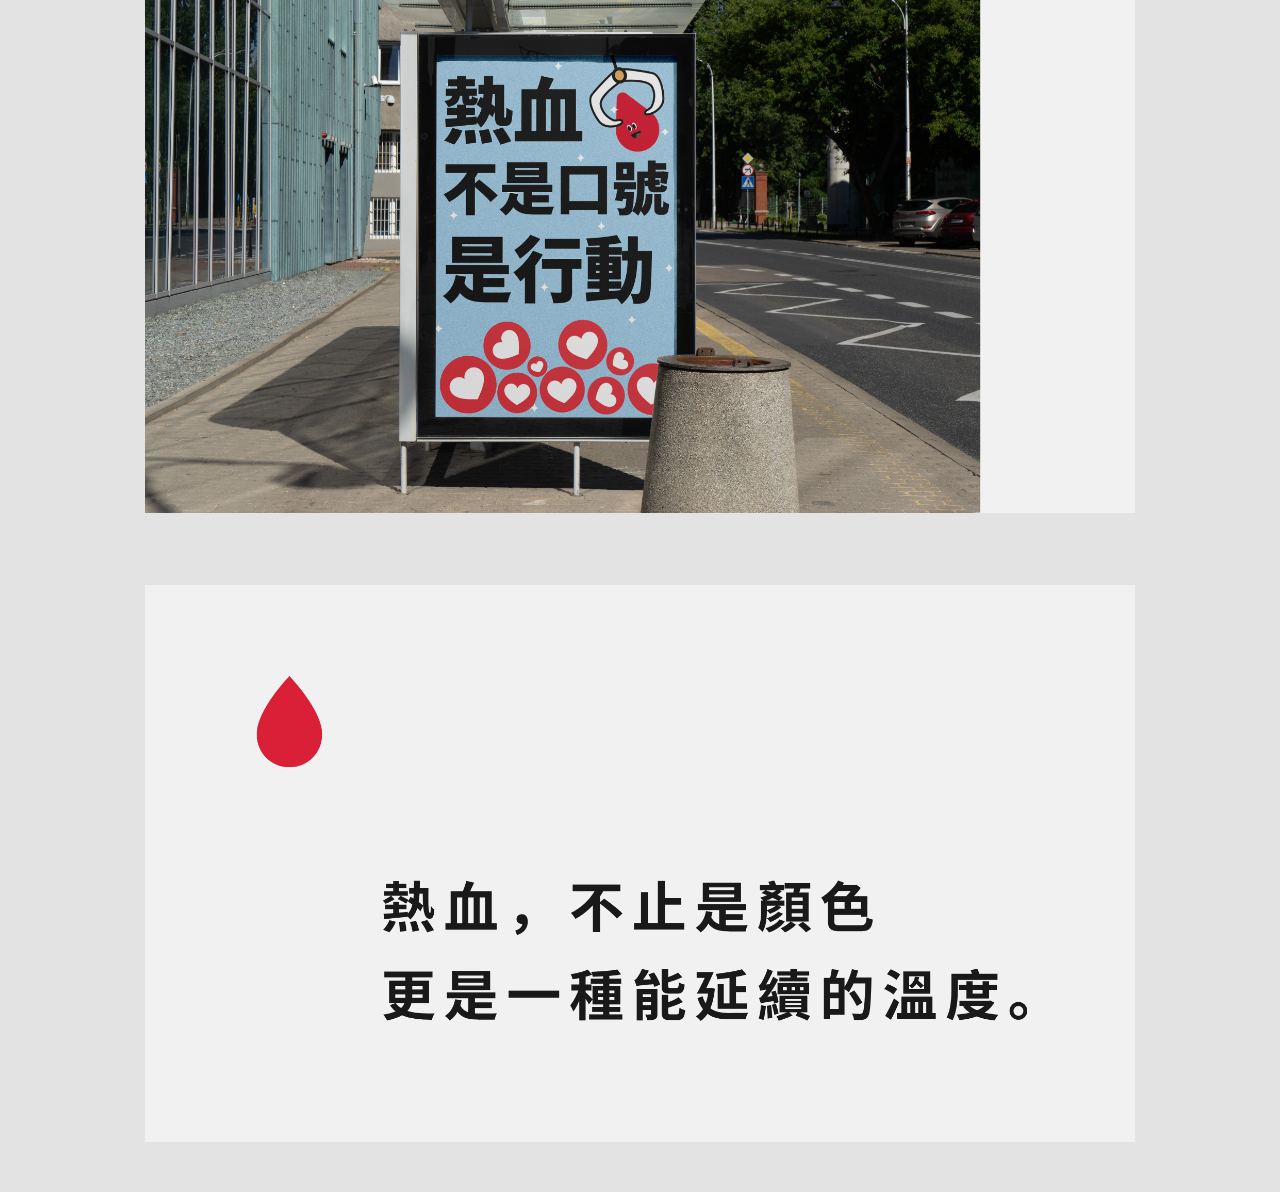
==== commit 2bf8e5da: "1.補上捐血重點區塊圖示。 2.補上校務色彩系統、文字規範。 3.補上珍行模板簡報。" ====
--- a/blood.html
+++ b/blood.html
@@ -62,7 +62,7 @@
       <!-- 專案總覽區塊 -->
         <ul class="keyword">
             <li  data-aos="flip-down">
-                <img src="./img/brand.png" alt="">
+                <img src="./img/look.png" alt="">
 
                 <div class="text">
                   <h4 class="forth-title">看見議題</h4>
@@ -70,14 +70,14 @@
                 </div>
             </li>
             <li  data-aos="flip-down">
-                <img src="./img/drink.png" alt="">
+                <img src="./img/blood.png" alt="">
                 <div class="text">
                   <h4 class="forth-title">採取行動</h4>
                   <p>運用熟悉的社群媒體元素，鼓勵將網路上的支持，化為實際的捐血行動。</p>
                 </div>
             </li>
             <li  data-aos="flip-down">
-                <img src="./img/happiness.png" alt="">
+                <img src="./img/forever.png" alt="">
                 <div class="text">
                   <h4 class="forth-title">延續生命</h4>
                   <p>傳遞捐血不只是付出，更是延續生命，讓溫度持續傳遞，創造更多改變的可能。</p>
